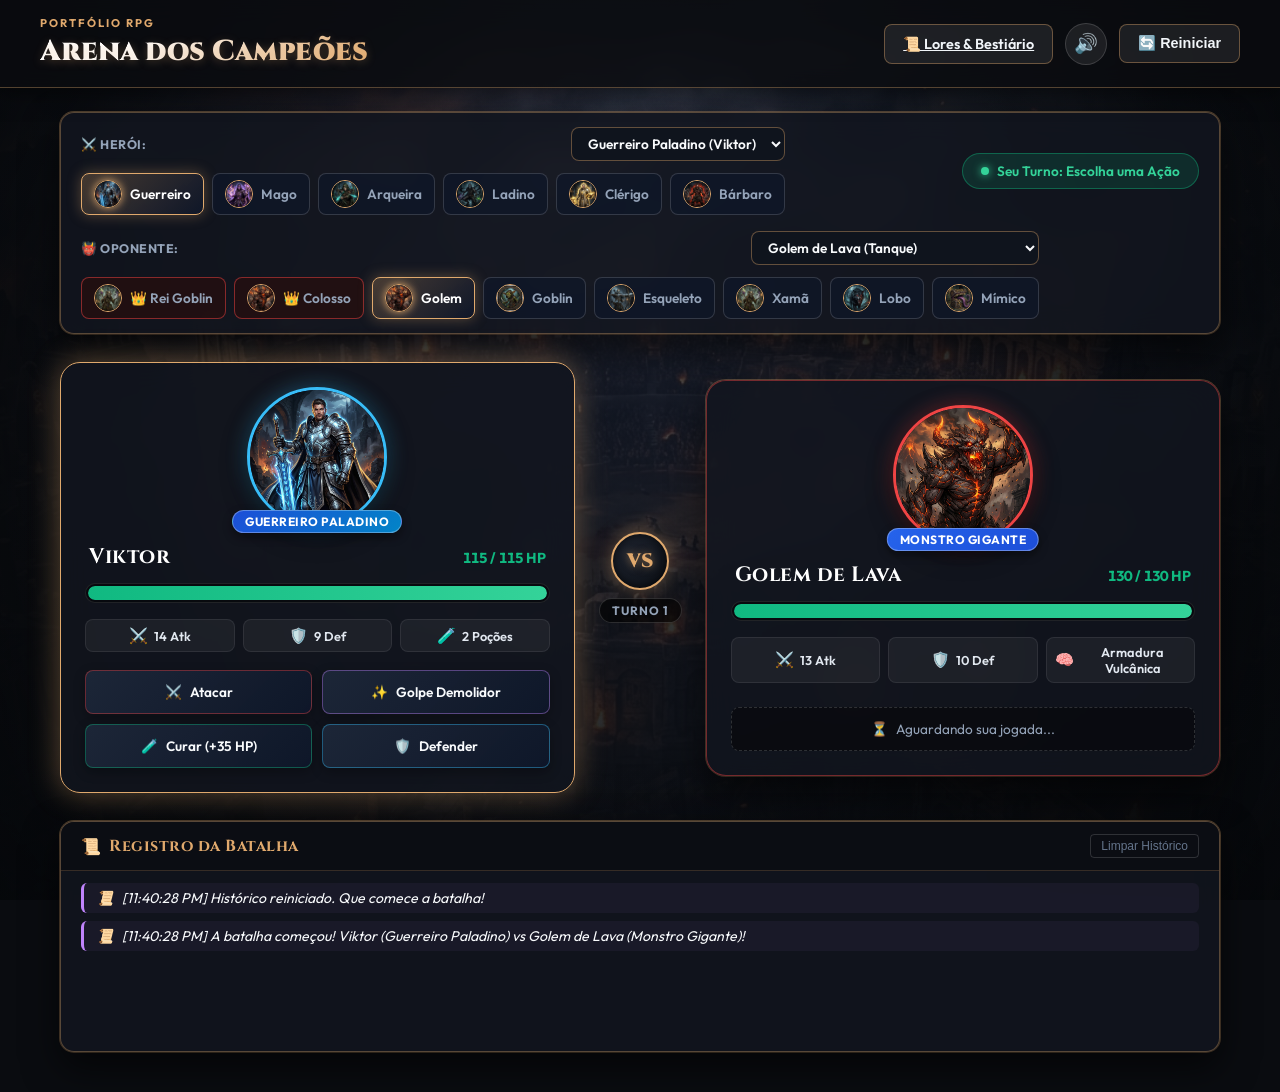
==== index.html @ 1905153e "feat: initial commit - RPG Battle Arena (Projeto Luta 2.0) with Web Audio FX, ES6 OOP engine, boss m" ====
<!DOCTYPE html>
<html lang="pt-BR">

<head>
    <meta charset="UTF-8">
    <meta name="viewport" content="width=device-width, initial-scale=1.0">
    <title>RPG Battle Arena - Projeto Luta 2.0</title>
    <!-- Google Fonts: Cinzel para títulos épicos e Outfit para UI limpa -->
    <link rel="preconnect" href="https://fonts.googleapis.com">
    <link rel="preconnect" href="https://fonts.gstatic.com" crossorigin>
    <link href="https://fonts.googleapis.com/css2?family=Cinzel:wght@600;700;900&family=Outfit:wght@400;500;600;700&display=swap" rel="stylesheet">
    <link rel="stylesheet" href="assets/css/style.css">
</head>

<body>
    <div class="background-overlay"></div>

    <header class="game-header">
        <div class="header-content">
            <div class="logo-area">
                <span class="game-badge">PORTFÓLIO RPG</span>
                <h1 class="game-title">Arena dos Campeões</h1>
            </div>
            <div class="header-actions">
                <a href="lore.html" class="btn-secondary lore-nav-btn" title="Ver Histórias e Atributos de Todos os Personagens">
                    📜 Lores & Bestiário
                </a>
                <button id="soundToggle" class="btn-icon" title="Alternar Som" aria-label="Alternar Som">
                    <span class="sound-icon">🔊</span>
                </button>
                <button id="resetBattleBtn" class="btn-secondary" title="Reiniciar Partida">
                    🔄 Reiniciar
                </button>
            </div>
        </div>
    </header>

    <main class="game-container">
        <!-- Barra de Configuração / Seleção Rápida com Miniaturas -->
        <section class="selection-panel">
            <div class="selection-column">
                <div class="selection-title-row">
                    <span class="selection-label">⚔️ Herói:</span>
                    <select id="heroSelect" class="custom-select-styled">
                        <option value="knight" selected>Guerreiro Paladino (Viktor)</option>
                        <option value="sorcerer">Mago Arcano (Viktor)</option>
                        <option value="archer">Arqueira Caçadora (Lyra)</option>
                        <option value="rogue">Ladino Assassino (Sombra)</option>
                        <option value="cleric">Clérigo Sagrado (Ildor)</option>
                        <option value="berserker">Bárbaro Berserker (Krag)</option>
                    </select>
                </div>
                <div class="character-picker" id="heroPicker">
                    <button type="button" class="picker-btn active" data-value="knight" title="Guerreiro Paladino">
                        <img src="assets/images/knight.jpg" alt="Guerreiro" class="picker-thumb">
                        <span class="picker-name">Guerreiro</span>
                    </button>
                    <button type="button" class="picker-btn" data-value="sorcerer" title="Mago Arcano">
                        <img src="assets/images/sorcerer.jpg" alt="Mago" class="picker-thumb">
                        <span class="picker-name">Mago</span>
                    </button>
                    <button type="button" class="picker-btn" data-value="archer" title="Arqueira Caçadora">
                        <img src="assets/images/archer.jpg" alt="Arqueira" class="picker-thumb">
                        <span class="picker-name">Arqueira</span>
                    </button>
                    <button type="button" class="picker-btn" data-value="rogue" title="Ladino Assassino">
                        <img src="assets/images/rogue.jpg" alt="Ladino" class="picker-thumb">
                        <span class="picker-name">Ladino</span>
                    </button>
                    <button type="button" class="picker-btn" data-value="cleric" title="Clérigo Sagrado">
                        <img src="assets/images/cleric.jpg" alt="Clérigo" class="picker-thumb">
                        <span class="picker-name">Clérigo</span>
                    </button>
                    <button type="button" class="picker-btn" data-value="berserker" title="Bárbaro Berserker">
                        <img src="assets/images/berserker.jpg" alt="Bárbaro" class="picker-thumb">
                        <span class="picker-name">Bárbaro</span>
                    </button>
                </div>
            </div>

            <div class="turn-indicator" id="turnIndicator">
                <span class="turn-dot"></span>
                <span class="turn-text">Seu Turno: Escolha uma Ação</span>
            </div>

            <div class="selection-column">
                <div class="selection-title-row">
                    <span class="selection-label">👹 Oponente:</span>
                    <select id="monsterSelect" class="custom-select-styled">
                        <optgroup label="👑 Chefes Supremos (Bosses)">
                            <option value="goblinKing">👑 Rei dos Goblins (Fumaça & Horda)</option>
                            <option value="ancientColossus">👑 Colosso Ancestral (Terremoto)</option>
                        </optgroup>
                        <optgroup label="Inimigos Comuns">
                            <option value="bigMonster" selected>Golem de Lava (Tanque)</option>
                            <option value="littleMonster">Goblin Ladrão (Esquivo)</option>
                            <option value="skeletonArcher">Esqueleto Arqueiro (Distância)</option>
                            <option value="goblinShaman">Xamã Goblin (Cura & Hex)</option>
                            <option value="wildWolf">Lobo da Noite (Sangramento)</option>
                            <option value="mimic">Mímico Devorador (Emboscada)</option>
                        </optgroup>
                    </select>
                </div>
                <div class="character-picker" id="monsterPicker">
                    <button type="button" class="picker-btn boss-picker-btn" data-value="goblinKing" title="👑 Rei dos Goblins (Chefe)">
                        <img src="assets/images/goblin_king.jpg" alt="Rei dos Goblins" class="picker-thumb">
                        <span class="picker-name">👑 Rei Goblin</span>
                    </button>
                    <button type="button" class="picker-btn boss-picker-btn" data-value="ancientColossus" title="👑 Colosso Ancestral (Chefe Titânico)">
                        <img src="assets/images/ancient_colossus.jpg" alt="Colosso Ancestral" class="picker-thumb">
                        <span class="picker-name">👑 Colosso</span>
                    </button>
                    <button type="button" class="picker-btn active" data-value="bigMonster" title="Golem de Lava">
                        <img src="assets/images/big_monster.jpg" alt="Golem de Lava" class="picker-thumb">
                        <span class="picker-name">Golem</span>
                    </button>
                    <button type="button" class="picker-btn" data-value="littleMonster" title="Goblin Ladrão">
                        <img src="assets/images/little_monster.jpg" alt="Goblin Ladrão" class="picker-thumb">
                        <span class="picker-name">Goblin</span>
                    </button>
                    <button type="button" class="picker-btn" data-value="skeletonArcher" title="Esqueleto Arqueiro">
                        <img src="assets/images/skeleton_archer.jpg" alt="Esqueleto" class="picker-thumb">
                        <span class="picker-name">Esqueleto</span>
                    </button>
                    <button type="button" class="picker-btn" data-value="goblinShaman" title="Xamã Goblin">
                        <img src="assets/images/goblin_shaman.jpg" alt="Xamã" class="picker-thumb">
                        <span class="picker-name">Xamã</span>
                    </button>
                    <button type="button" class="picker-btn" data-value="wildWolf" title="Lobo da Noite">
                        <img src="assets/images/wild_wolf.jpg" alt="Lobo" class="picker-thumb">
                        <span class="picker-name">Lobo</span>
                    </button>
                    <button type="button" class="picker-btn" data-value="mimic" title="Mímico Baú Falso">
                        <img src="assets/images/mimic.jpg" alt="Mímico" class="picker-thumb">
                        <span class="picker-name">Mímico</span>
                    </button>
                </div>
            </div>
        </section>

        <!-- Arena de Luta Principal -->
        <section class="fightarea" id="fightArena">
            <!-- Card do Herói -->
            <article id="char" class="fighter-card hero-card">
                <div class="card-glow"></div>
                <div class="floating-damage-container" id="charDamageContainer"></div>
                
                <div class="avatar-wrapper">
                    <img id="charAvatar" src="assets/images/knight.jpg" alt="Avatar do Herói" class="fighter-avatar">
                    <span class="class-tag" id="charClassTag">Cavaleiro</span>
                </div>

                <div class="fighter-info">
                    <div class="name-status">
                        <strong class="name" id="charName">Viktor</strong>
                        <span class="hp-numeric" id="charHpText">100 / 100 HP</span>
                    </div>

                    <div class="lifebar-wrapper">
                        <div class="lifebar">
                            <div class="bar" style="width: 100%;"></div>
                        </div>
                    </div>

                    <div class="attributes-grid">
                        <div class="attr-pill" title="Poder de Ataque">
                            <span class="attr-icon">⚔️</span>
                            <span class="attr-val" id="charAtk">10 Atk</span>
                        </div>
                        <div class="attr-pill" title="Defesa / Absorção">
                            <span class="attr-icon">🛡️</span>
                            <span class="attr-val" id="charDef">8 Def</span>
                        </div>
                        <div class="attr-pill" title="Poções Restantes">
                            <span class="attr-icon">🧪</span>
                            <span class="attr-val" id="charPotions">2 Poções</span>
                        </div>
                    </div>
                </div>

                <!-- Painel de Habilidades e Comandos do Jogador -->
                <div class="actions-panel" id="playerActions">
                    <button class="action-btn attackButton" id="btnAttack">
                        <span class="btn-icon-symbol">⚔️</span>
                        <span class="btn-label">Atacar</span>
                    </button>
                    <button class="action-btn specialButton" id="btnSpecial">
                        <span class="btn-icon-symbol">✨</span>
                        <span class="btn-label" id="specialSkillName">Golpe Pesado</span>
                    </button>
                    <button class="action-btn healButton" id="btnHeal">
                        <span class="btn-icon-symbol">🧪</span>
                        <span class="btn-label">Curar (+35 HP)</span>
                    </button>
                    <button class="action-btn defendButton" id="btnDefend">
                        <span class="btn-icon-symbol">🛡️</span>
                        <span class="btn-label">Defender</span>
                    </button>
                </div>
            </article>

            <!-- Divisor VS Central -->
            <div class="vs-divider">
                <div class="vs-circle">VS</div>
                <div class="round-counter" id="roundCounter">Turno 1</div>
            </div>

            <!-- Card do Monstro / Adversário -->
            <article id="monster" class="fighter-card monster-card">
                <div class="card-glow"></div>
                <div class="floating-damage-container" id="monsterDamageContainer"></div>

                <div class="avatar-wrapper">
                    <img id="monsterAvatar" src="assets/images/big_monster.jpg" alt="Avatar do Monstro" class="fighter-avatar">
                    <span class="class-tag danger-tag" id="monsterClassTag">Chefe</span>
                </div>

                <div class="fighter-info">
                    <div class="name-status">
                        <strong class="name" id="monsterName">Big Monster</strong>
                        <span class="hp-numeric" id="monsterHpText">90 / 90 HP</span>
                    </div>

                    <div class="lifebar-wrapper">
                        <div class="lifebar">
                            <div class="bar monster-bar" style="width: 100%;"></div>
                        </div>
                    </div>

                    <div class="attributes-grid">
                        <div class="attr-pill" title="Poder de Ataque">
                            <span class="attr-icon">⚔️</span>
                            <span class="attr-val" id="monsterAtk">9 Atk</span>
                        </div>
                        <div class="attr-pill" title="Defesa / Absorção">
                            <span class="attr-icon">🛡️</span>
                            <span class="attr-val" id="monsterDef">10 Def</span>
                        </div>
                        <div class="attr-pill" title="Comportamento da IA">
                            <span class="attr-icon">🧠</span>
                            <span class="attr-val" id="monsterBehavior">Agressivo</span>
                        </div>
                    </div>
                </div>

                <!-- Status de Ação do Inimigo -->
                <div class="enemy-status-box" id="enemyStatus">
                    <span class="enemy-status-icon">⏳</span>
                    <span class="enemy-status-text">Aguardando sua jogada...</span>
                </div>
            </article>
        </section>

        <!-- Log de Batalha Estilizado -->
        <section class="log-section">
            <div class="log-header">
                <div class="log-title">
                    <span class="log-icon">📜</span>
                    <h3>Registro da Batalha</h3>
                </div>
                <button class="clear-log-btn" id="clearLogBtn" title="Limpar Histórico">Limpar Histórico</button>
            </div>
            <div class="log-wrapper">
                <ul class="log" id="combatLog">
                    <!-- Mensagens do combate serão inseridas aqui dinamicamente -->
                </ul>
            </div>
        </section>
    </main>

    <!-- Modal de Vitória ou Derrota -->
    <div class="modal-backdrop" id="gameModal">
        <div class="modal-card">
            <div class="modal-icon" id="modalIcon">🏆</div>
            <h2 class="modal-title" id="modalTitle">Vitória Épica!</h2>
            <p class="modal-desc" id="modalDesc">Você derrotou a criatura e triunfou na Arena dos Campeões!</p>
            <div class="modal-stats" id="modalStats">
                <!-- Estatísticas da batalha -->
            </div>
            <div class="modal-actions">
                <button id="modalPlayAgainBtn" class="btn-primary">Jogar Novamente</button>
            </div>
        </div>
    </div>

    <!-- Scripts do Jogo -->
    <script src="assets/js/functions.js"></script>
    <script src="assets/js/script.js"></script>
</body>

</html>
---- assets/css/style.css ----
/* ============================================================
   RPG BATTLE ARENA - ESTILOS VISUAIS MODERNOS E RESPONSIVOS
   Design Dark Fantasy com Glassmorphism e Micro-animações
   ============================================================ */

:root {
    --bg-dark: #0a0c10;
    --bg-card: rgba(18, 22, 31, 0.85);
    --bg-card-hover: rgba(26, 32, 44, 0.95);
    --border-gold: rgba(224, 169, 109, 0.35);
    --border-gold-bright: #e0a96d;
    --gold-glow: rgba(224, 169, 109, 0.25);
    --accent-blue: #38bdf8;
    --accent-purple: #c084fc;
    --accent-red: #ef4444;
    --accent-green: #10b981;
    --accent-amber: #f59e0b;
    --text-primary: #f8fafc;
    --text-secondary: #94a3b8;
    --text-muted: #64748b;
    --font-heading: 'Cinzel', serif;
    --font-body: 'Outfit', sans-serif;
    --radius-sm: 8px;
    --radius-md: 14px;
    --radius-lg: 20px;
    --shadow-card: 0 16px 36px rgba(0, 0, 0, 0.6), 0 0 0 1px var(--border-gold);
    --shadow-glow: 0 0 25px var(--gold-glow);
    --transition: all 0.25s cubic-bezier(0.4, 0, 0.2, 1);
}

* {
    margin: 0;
    padding: 0;
    box-sizing: border-box;
}

body {
    background-color: var(--bg-dark);
    font-family: var(--font-body);
    color: var(--text-primary);
    min-height: 100vh;
    display: flex;
    flex-direction: column;
    position: relative;
    overflow-x: hidden;
    background-image: radial-gradient(circle at 50% 20%, rgba(26, 34, 52, 0.7) 0%, rgba(10, 12, 16, 0.95) 75%), url('../images/arena_bg.jpg');
    background-size: cover;
    background-position: center;
    background-attachment: fixed;
}

/* Overlay sutil para garantir contraste do texto com o fundo */
.background-overlay {
    position: fixed;
    top: 0;
    left: 0;
    width: 100vw;
    height: 100vh;
    background: radial-gradient(circle at center, transparent 40%, rgba(5, 7, 10, 0.85) 100%);
    pointer-events: none;
    z-index: 0;
}

/* ============================================================
   HEADER & NAVEGAÇÃO
   ============================================================ */

.game-header {
    position: relative;
    z-index: 10;
    padding: 16px 24px;
    background: rgba(10, 12, 16, 0.8);
    backdrop-filter: blur(12px);
    border-bottom: 1px solid var(--border-gold);
    box-shadow: 0 4px 20px rgba(0, 0, 0, 0.5);
}

.header-content {
    max-width: 1200px;
    margin: 0 auto;
    display: flex;
    justify-content: space-between;
    align-items: center;
    flex-wrap: wrap;
    gap: 16px;
}

.logo-area {
    display: flex;
    flex-direction: column;
    gap: 2px;
}

.game-badge {
    font-size: 0.7rem;
    font-weight: 700;
    letter-spacing: 2px;
    color: var(--border-gold-bright);
    text-transform: uppercase;
}

.game-title {
    font-family: var(--font-heading);
    font-size: 1.8rem;
    font-weight: 900;
    background: linear-gradient(135deg, #fff 30%, #e0a96d 100%);
    -webkit-background-clip: text;
    -webkit-text-fill-color: transparent;
    text-shadow: 0 2px 10px rgba(224, 169, 109, 0.3);
}

.header-actions {
    display: flex;
    align-items: center;
    gap: 12px;
}

.btn-icon {
    background: rgba(255, 255, 255, 0.08);
    border: 1px solid rgba(255, 255, 255, 0.15);
    color: var(--text-primary);
    width: 42px;
    height: 42px;
    border-radius: 50%;
    cursor: pointer;
    display: flex;
    align-items: center;
    justify-content: center;
    font-size: 1.2rem;
    transition: var(--transition);
}

.btn-icon:hover {
    background: rgba(224, 169, 109, 0.2);
    border-color: var(--border-gold-bright);
    transform: scale(1.05);
}

.btn-secondary {
    background: rgba(255, 255, 255, 0.08);
    border: 1px solid rgba(224, 169, 109, 0.4);
    color: #f1f5f9;
    padding: 10px 18px;
    border-radius: var(--radius-sm);
    font-weight: 600;
    font-size: 0.9rem;
    cursor: pointer;
    display: flex;
    align-items: center;
    gap: 8px;
    transition: var(--transition);
}

.btn-secondary:hover {
    background: rgba(224, 169, 109, 0.25);
    border-color: var(--border-gold-bright);
    box-shadow: 0 0 15px rgba(224, 169, 109, 0.3);
    transform: translateY(-1px);
}

/* ============================================================
   CONTAINER PRINCIPAL E SELEÇÃO
   ============================================================ */

.game-container {
    position: relative;
    z-index: 5;
    max-width: 1200px;
    width: 100%;
    margin: 0 auto;
    padding: 24px 20px 40px;
    display: flex;
    flex-direction: column;
    gap: 28px;
    flex: 1;
}

.selection-panel {
    display: flex;
    align-items: center;
    justify-content: space-between;
    gap: 16px;
    background: var(--bg-card);
    backdrop-filter: blur(14px);
    border: 1px solid var(--border-gold);
    border-radius: var(--radius-md);
    padding: 14px 20px;
    box-shadow: var(--shadow-card);
    flex-wrap: wrap;
}

.selection-column {
    display: flex;
    flex-direction: column;
    gap: 6px;
}

.selection-label {
    font-size: 0.78rem;
    font-weight: 700;
    color: var(--text-secondary);
    text-transform: uppercase;
    letter-spacing: 0.5px;
}

.character-picker {
    display: flex;
    align-items: center;
    gap: 8px;
}

.picker-btn {
    display: flex;
    align-items: center;
    gap: 8px;
    background: rgba(15, 23, 42, 0.7);
    border: 1px solid rgba(255, 255, 255, 0.15);
    padding: 6px 12px;
    border-radius: var(--radius-sm);
    color: var(--text-secondary);
    cursor: pointer;
    font-family: var(--font-body);
    font-size: 0.85rem;
    font-weight: 600;
    transition: var(--transition);
}

.picker-btn:hover {
    background: rgba(30, 41, 59, 0.9);
    border-color: rgba(224, 169, 109, 0.5);
    color: #fff;
    transform: translateY(-1px);
}

.picker-btn.active {
    background: linear-gradient(135deg, rgba(224, 169, 109, 0.25), rgba(15, 23, 42, 0.9));
    border-color: var(--border-gold-bright);
    color: #fff;
    box-shadow: 0 0 14px rgba(224, 169, 109, 0.35);
}

.picker-thumb {
    width: 28px;
    height: 28px;
    border-radius: 50%;
    object-fit: cover;
    border: 1.5px solid var(--border-gold-bright);
}

.picker-btn.active .picker-thumb {
    box-shadow: 0 0 8px var(--border-gold-bright);
}

.visually-hidden {
    position: absolute;
    width: 1px;
    height: 1px;
    padding: 0;
    margin: -1px;
    overflow: hidden;
    clip: rect(0, 0, 0, 0);
    white-space: nowrap;
    border: 0;
}

.turn-indicator {
    display: flex;
    align-items: center;
    gap: 8px;
    padding: 8px 18px;
    border-radius: 20px;
    background: rgba(16, 185, 129, 0.15);
    border: 1px solid rgba(16, 185, 129, 0.4);
    font-size: 0.85rem;
    font-weight: 600;
    color: #34d399;
    transition: var(--transition);
}

.turn-indicator.enemy-turn {
    background: rgba(239, 68, 68, 0.15);
    border-color: rgba(239, 68, 68, 0.4);
    color: #f87171;
}

.turn-dot {
    width: 8px;
    height: 8px;
    border-radius: 50%;
    background-color: currentColor;
    box-shadow: 0 0 8px currentColor;
    animation: pulseDot 1.5s infinite;
}

@keyframes pulseDot {
    0%, 100% { transform: scale(1); opacity: 1; }
    50% { transform: scale(1.4); opacity: 0.6; }
}

/* ============================================================
   TEMAS ESPECÍFICOS DE CLASSE (GUERREIRO, MAGO, GOLEM, GOBLIN)
   ============================================================ */

/* Guerreiro Paladino */
.fighter-card.theme-knight {
    border-color: rgba(224, 169, 109, 0.45);
}
.fighter-card.theme-knight .fighter-avatar {
    border-color: #38bdf8;
    box-shadow: 0 8px 24px rgba(0, 0, 0, 0.6), 0 0 20px rgba(56, 189, 248, 0.4);
}
.class-tag.knight {
    background: linear-gradient(135deg, #1d4ed8, #0284c7);
}

/* Mago Arcano / Feiticeiro */
.fighter-card.theme-sorcerer {
    border-color: rgba(192, 132, 252, 0.5);
    box-shadow: var(--shadow-card), 0 0 25px rgba(192, 132, 252, 0.15);
}
.fighter-card.theme-sorcerer .fighter-avatar {
    border-color: #c084fc;
    box-shadow: 0 8px 24px rgba(0, 0, 0, 0.6), 0 0 25px rgba(192, 132, 252, 0.5);
}
.class-tag.sorcerer {
    background: linear-gradient(135deg, #7e22ce, #c084fc);
    box-shadow: 0 4px 12px rgba(126, 34, 206, 0.5);
}

/* Golem de Lava Titânico */
.fighter-card.theme-golem {
    border-color: rgba(239, 68, 68, 0.45);
}
.fighter-card.theme-golem .fighter-avatar {
    border-color: #ef4444;
    box-shadow: 0 8px 24px rgba(0, 0, 0, 0.6), 0 0 20px rgba(239, 68, 68, 0.4);
}
/* Arqueira Caçadora */
.fighter-card.theme-archer {
    border-color: rgba(34, 197, 94, 0.5);
    box-shadow: var(--shadow-card), 0 0 25px rgba(34, 197, 94, 0.2);
}
.fighter-card.theme-archer .fighter-avatar {
    border-color: #22c55e;
    box-shadow: 0 8px 24px rgba(0, 0, 0, 0.6), 0 0 25px rgba(34, 197, 94, 0.45);
}
.class-tag.archer {
    background: linear-gradient(135deg, #15803d, #22c55e);
    box-shadow: 0 4px 12px rgba(21, 128, 61, 0.5);
}

/* Ladino Assassino */
.fighter-card.theme-rogue {
    border-color: rgba(148, 163, 184, 0.5);
    box-shadow: var(--shadow-card), 0 0 25px rgba(100, 116, 139, 0.3);
}
.fighter-card.theme-rogue .fighter-avatar {
    border-color: #94a3b8;
    box-shadow: 0 8px 24px rgba(0, 0, 0, 0.6), 0 0 25px rgba(148, 163, 184, 0.4);
}
.class-tag.rogue {
    background: linear-gradient(135deg, #334155, #64748b);
    box-shadow: 0 4px 12px rgba(51, 65, 85, 0.5);
}

/* Clérigo Sagrado */
.fighter-card.theme-cleric {
    border-color: rgba(250, 204, 21, 0.55);
    box-shadow: var(--shadow-card), 0 0 30px rgba(250, 204, 21, 0.25);
}
.fighter-card.theme-cleric .fighter-avatar {
    border-color: #facc15;
    box-shadow: 0 8px 24px rgba(0, 0, 0, 0.6), 0 0 25px rgba(250, 204, 21, 0.5);
}
.class-tag.cleric {
    background: linear-gradient(135deg, #ca8a04, #facc15);
    color: #000;
    box-shadow: 0 4px 12px rgba(202, 138, 4, 0.5);
}

/* Bárbaro Berserker */
.fighter-card.theme-berserker {
    border-color: rgba(239, 68, 68, 0.6);
    box-shadow: var(--shadow-card), 0 0 30px rgba(239, 68, 68, 0.25);
}
.fighter-card.theme-berserker .fighter-avatar {
    border-color: #ef4444;
    box-shadow: 0 8px 24px rgba(0, 0, 0, 0.6), 0 0 25px rgba(239, 68, 68, 0.5);
}
.class-tag.berserker {
    background: linear-gradient(135deg, #991b1b, #ef4444);
    box-shadow: 0 4px 12px rgba(153, 27, 27, 0.5);
}

/* Esqueleto Arqueiro */
.fighter-card.theme-skeleton {
    border-color: rgba(56, 189, 248, 0.5);
}
.fighter-card.theme-skeleton .fighter-avatar {
    border-color: #38bdf8;
    box-shadow: 0 8px 24px rgba(0, 0, 0, 0.6), 0 0 20px rgba(56, 189, 248, 0.4);
}
.class-tag.skeleton-archer {
    background: linear-gradient(135deg, #0284c7, #38bdf8);
}

/* Xamã Goblin */
.fighter-card.theme-shaman {
    border-color: rgba(168, 85, 247, 0.5);
}
.fighter-card.theme-shaman .fighter-avatar {
    border-color: #a855f7;
    box-shadow: 0 8px 24px rgba(0, 0, 0, 0.6), 0 0 20px rgba(168, 85, 247, 0.4);
}
.class-tag.goblin-shaman {
    background: linear-gradient(135deg, #047857, #a855f7);
}

/* Lobo da Noite */
.fighter-card.theme-wolf {
    border-color: rgba(239, 68, 68, 0.4);
}
.fighter-card.theme-wolf .fighter-avatar {
    border-color: #b91c1c;
    box-shadow: 0 8px 24px rgba(0, 0, 0, 0.6), 0 0 20px rgba(185, 28, 28, 0.5);
}
.class-tag.wild-wolf {
    background: linear-gradient(135deg, #450a0a, #991b1b);
}

/* Mímico Devorador */
.fighter-card.theme-mimic {
    border-color: rgba(234, 179, 8, 0.5);
}
.fighter-card.theme-mimic .fighter-avatar {
    border-color: #eab308;
    box-shadow: 0 8px 24px rgba(0, 0, 0, 0.6), 0 0 20px rgba(234, 179, 8, 0.4);
}
.class-tag.mimic {
    background: linear-gradient(135deg, #78350f, #d97706);
}

/* CHEFÃO: Rei dos Goblins */
.fighter-card.theme-boss-goblin {
    border-color: #f59e0b;
    border-width: 2px;
    background: linear-gradient(135deg, rgba(30, 20, 10, 0.9), rgba(18, 24, 20, 0.95));
    box-shadow: 0 20px 45px rgba(0, 0, 0, 0.8), 0 0 35px rgba(245, 158, 11, 0.35);
}
.fighter-card.theme-boss-goblin .fighter-avatar {
    border-color: #f59e0b;
    box-shadow: 0 0 25px rgba(245, 158, 11, 0.6);
}

/* CHEFÃO: Colosso Ancestral */
.fighter-card.theme-boss-colossus {
    border-color: #ef4444;
    border-width: 2px;
    background: linear-gradient(135deg, rgba(35, 15, 15, 0.95), rgba(15, 10, 15, 0.95));
    box-shadow: 0 20px 50px rgba(0, 0, 0, 0.9), 0 0 40px rgba(239, 68, 68, 0.45);
}
.fighter-card.theme-boss-colossus .fighter-avatar {
    border-color: #ef4444;
    box-shadow: 0 0 30px rgba(239, 68, 68, 0.7);
}

.boss-card .lifebar {
    height: 18px;
    border: 1px solid rgba(239, 68, 68, 0.5);
}

.boss-badge {
    background: linear-gradient(135deg, #b91c1c, #ef4444) !important;
    font-weight: 800 !important;
    letter-spacing: 1px !important;
    animation: bossPulse 1.8s infinite alternate;
}

@keyframes bossPulse {
    from { transform: translateX(-50%) scale(1); box-shadow: 0 0 10px rgba(239, 68, 68, 0.4); }
    to { transform: translateX(-50%) scale(1.08); box-shadow: 0 0 20px rgba(239, 68, 68, 0.9); }
}

.boss-picker-btn {
    border-color: rgba(239, 68, 68, 0.5) !important;
    background: rgba(40, 15, 15, 0.7) !important;
}

.boss-picker-btn.active {
    border-color: #ef4444 !important;
    box-shadow: 0 0 15px rgba(239, 68, 68, 0.5) !important;
}

.selection-title-row {
    display: flex;
    align-items: center;
    justify-content: space-between;
    gap: 12px;
    margin-bottom: 6px;
}

.custom-select-styled {
    background: #0f141d;
    color: #f8fafc;
    border: 1px solid rgba(224, 169, 109, 0.4);
    padding: 6px 12px;
    border-radius: var(--radius-sm);
    font-family: var(--font-body);
    font-size: 0.85rem;
    font-weight: 600;
    outline: none;
    cursor: pointer;
    transition: var(--transition);
}

.custom-select-styled:hover,
.custom-select-styled:focus {
    border-color: var(--border-gold-bright);
    box-shadow: 0 0 10px rgba(224, 169, 109, 0.25);
}

/* Banner de Notificação de Boss */
.boss-notice-banner {
    position: fixed;
    top: 90px;
    left: 50%;
    transform: translateX(-50%) translateY(-30px);
    background: linear-gradient(135deg, rgba(185, 28, 28, 0.95), rgba(127, 29, 29, 0.95));
    border: 2px solid #ef4444;
    color: #fff;
    font-family: var(--font-heading);
    font-weight: 900;
    font-size: 1.1rem;
    letter-spacing: 1.5px;
    padding: 12px 30px;
    border-radius: 30px;
    box-shadow: 0 10px 30px rgba(0, 0, 0, 0.8), 0 0 25px rgba(239, 68, 68, 0.6);
    z-index: 1000;
    pointer-events: none;
    opacity: 0;
    transition: all 0.35s cubic-bezier(0.34, 1.56, 0.64, 1);
}

.boss-notice-banner.show {
    opacity: 1;
    transform: translateX(-50%) translateY(0);
}

/* ============================================================
   ARENA DE LUTA
   ============================================================ */

.fightarea {
    display: grid;
    grid-template-columns: 1fr auto 1fr;
    align-items: center;
    gap: 24px;
    position: relative;
    transition: transform 0.1s ease;
}

/* Shake de tela para golpes críticos e fortes */
.fightarea.shake {
    animation: screenShake 0.35s ease-in-out;
}

@keyframes screenShake {
    0%, 100% { transform: translate(0, 0); }
    20% { transform: translate(-8px, 6px); }
    40% { transform: translate(8px, -6px); }
    60% { transform: translate(-6px, 4px); }
    80% { transform: translate(6px, -4px); }
}

/* Cards de Lutador */
.fighter-card {
    background: var(--bg-card);
    backdrop-filter: blur(16px);
    border: 1px solid var(--border-gold);
    border-radius: var(--radius-lg);
    padding: 24px;
    display: flex;
    flex-direction: column;
    align-items: center;
    text-align: center;
    box-shadow: var(--shadow-card);
    position: relative;
    overflow: visible;
    transition: var(--transition);
}

.fighter-card:hover {
    border-color: rgba(224, 169, 109, 0.6);
    box-shadow: 0 20px 40px rgba(0, 0, 0, 0.7), 0 0 25px rgba(224, 169, 109, 0.2);
}

.fighter-card.active-turn {
    border-color: var(--border-gold-bright);
    box-shadow: 0 0 30px rgba(224, 169, 109, 0.4);
}

/* Flash de dano recebido */
.fighter-card.hit-effect {
    animation: cardHitFlash 0.3s ease;
}

@keyframes cardHitFlash {
    0% { filter: brightness(1) drop-shadow(0 0 0 red); }
    50% { filter: brightness(1.6) drop-shadow(0 0 25px rgba(239, 68, 68, 0.9)); transform: scale(0.97); }
    100% { filter: brightness(1) drop-shadow(0 0 0 transparent); transform: scale(1); }
}

/* Animações de golpe físico */
.hero-card.attack-dash {
    animation: heroDash 0.35s ease;
}

@keyframes heroDash {
    0% { transform: translateX(0); }
    50% { transform: translateX(35px) scale(1.03); }
    100% { transform: translateX(0); }
}

.monster-card.attack-dash {
    animation: monsterDash 0.35s ease;
}

@keyframes monsterDash {
    0% { transform: translateX(0); }
    50% { transform: translateX(-35px) scale(1.03); }
    100% { transform: translateX(0); }
}

/* Defesa ativa */
.fighter-card.defending {
    border-color: var(--accent-blue);
    box-shadow: 0 0 30px rgba(56, 189, 248, 0.5);
}

.fighter-card.defending::after {
    content: "🛡️ Defendendo";
    position: absolute;
    top: 12px;
    right: 14px;
    background: rgba(56, 189, 248, 0.25);
    border: 1px solid var(--accent-blue);
    color: #bae6fd;
    font-size: 0.75rem;
    font-weight: 700;
    padding: 3px 8px;
    border-radius: 20px;
    text-transform: uppercase;
}

/* Avatares */
.avatar-wrapper {
    position: relative;
    width: 140px;
    height: 140px;
    margin-bottom: 16px;
}

.fighter-avatar {
    width: 100%;
    height: 100%;
    border-radius: 50%;
    object-fit: cover;
    border: 3px solid var(--border-gold-bright);
    box-shadow: 0 8px 24px rgba(0, 0, 0, 0.6), 0 0 15px var(--gold-glow);
    transition: var(--transition);
}

.monster-card .fighter-avatar {
    border-color: #ef4444;
    box-shadow: 0 8px 24px rgba(0, 0, 0, 0.6), 0 0 20px rgba(239, 68, 68, 0.3);
}

.class-tag {
    position: absolute;
    bottom: -6px;
    left: 50%;
    transform: translateX(-50%);
    background: linear-gradient(135deg, #2563eb, #1d4ed8);
    color: white;
    font-size: 0.75rem;
    font-weight: 700;
    padding: 3px 12px;
    border-radius: 20px;
    border: 1px solid rgba(255, 255, 255, 0.3);
    text-transform: uppercase;
    letter-spacing: 0.5px;
    white-space: nowrap;
    box-shadow: 0 4px 10px rgba(0, 0, 0, 0.4);
}

.danger-tag {
    background: linear-gradient(135deg, #dc2626, #991b1b);
}

/* Informações do Lutador */
.fighter-info {
    width: 100%;
    display: flex;
    flex-direction: column;
    gap: 12px;
}

.name-status {
    display: flex;
    justify-content: space-between;
    align-items: baseline;
    padding: 0 4px;
}

.name {
    font-family: var(--font-heading);
    font-size: 1.3rem;
    font-weight: 700;
    color: #fff;
    letter-spacing: 0.5px;
}

.hp-numeric {
    font-size: 0.9rem;
    font-weight: 700;
    color: var(--accent-green);
    font-variant-numeric: tabular-nums;
}

/* Barra de Vida */
.lifebar-wrapper {
    width: 100%;
    padding: 2px;
    background: rgba(0, 0, 0, 0.5);
    border-radius: 12px;
    border: 1px solid rgba(255, 255, 255, 0.1);
}

.lifebar {
    width: 100%;
    height: 14px;
    background: #1e2430;
    border-radius: 10px;
    overflow: hidden;
    position: relative;
}

.lifebar .bar {
    height: 100%;
    background: linear-gradient(90deg, #10b981 0%, #34d399 100%);
    border-radius: 10px;
    transition: width 0.45s cubic-bezier(0.34, 1.56, 0.64, 1), background 0.3s ease;
    box-shadow: 0 0 10px rgba(16, 185, 129, 0.5);
}

.lifebar .bar.hp-medium {
    background: linear-gradient(90deg, #f59e0b 0%, #fbbf24 100%);
    box-shadow: 0 0 10px rgba(245, 158, 11, 0.5);
}

.lifebar .bar.hp-low {
    background: linear-gradient(90deg, #ef4444 0%, #f87171 100%);
    box-shadow: 0 0 15px rgba(239, 68, 68, 0.8);
    animation: hpLowPulse 1s infinite alternate;
}

@keyframes hpLowPulse {
    from { filter: brightness(1); }
    to { filter: brightness(1.3); }
}

/* Grid de Atributos */
.attributes-grid {
    display: grid;
    grid-template-columns: repeat(3, 1fr);
    gap: 8px;
    margin-top: 4px;
}

.attr-pill {
    background: rgba(255, 255, 255, 0.05);
    border: 1px solid rgba(255, 255, 255, 0.08);
    border-radius: var(--radius-sm);
    padding: 6px 8px;
    display: flex;
    align-items: center;
    justify-content: center;
    gap: 6px;
    font-size: 0.8rem;
    font-weight: 600;
    color: var(--text-secondary);
}

.attr-icon {
    font-size: 0.95rem;
}

.attr-val {
    color: #e2e8f0;
}

/* ============================================================
   AÇÕES DO JOGADOR
   ============================================================ */

.actions-panel {
    display: grid;
    grid-template-columns: 1fr 1fr;
    gap: 10px;
    width: 100%;
    margin-top: 18px;
}

.action-btn {
    background: linear-gradient(135deg, rgba(30, 41, 59, 0.9), rgba(15, 23, 42, 0.95));
    border: 1px solid rgba(224, 169, 109, 0.3);
    color: #f8fafc;
    padding: 12px 10px;
    border-radius: var(--radius-sm);
    font-family: var(--font-body);
    font-size: 0.85rem;
    font-weight: 600;
    cursor: pointer;
    display: flex;
    align-items: center;
    justify-content: center;
    gap: 8px;
    box-shadow: 0 4px 12px rgba(0, 0, 0, 0.3);
    transition: var(--transition);
}

.action-btn:hover:not(:disabled) {
    border-color: var(--border-gold-bright);
    background: linear-gradient(135deg, rgba(51, 65, 85, 0.9), rgba(30, 41, 59, 0.95));
    box-shadow: 0 6px 16px rgba(0, 0, 0, 0.4), 0 0 15px rgba(224, 169, 109, 0.25);
    transform: translateY(-2px);
}

.action-btn:active:not(:disabled) {
    transform: translateY(0);
}

.action-btn:disabled {
    opacity: 0.45;
    cursor: not-allowed;
    border-color: rgba(255, 255, 255, 0.1);
    box-shadow: none;
}

.attackButton {
    border-color: rgba(239, 68, 68, 0.4);
}
.attackButton:hover:not(:disabled) {
    border-color: #ef4444 !important;
    box-shadow: 0 0 15px rgba(239, 68, 68, 0.3) !important;
}

.specialButton {
    border-color: rgba(192, 132, 252, 0.4);
}
.specialButton:hover:not(:disabled) {
    border-color: var(--accent-purple) !important;
    box-shadow: 0 0 15px rgba(192, 132, 252, 0.3) !important;
}

.healButton {
    border-color: rgba(16, 185, 129, 0.4);
}
.healButton:hover:not(:disabled) {
    border-color: var(--accent-green) !important;
    box-shadow: 0 0 15px rgba(16, 185, 129, 0.3) !important;
}

.defendButton {
    border-color: rgba(56, 189, 248, 0.4);
}
.defendButton:hover:not(:disabled) {
    border-color: var(--accent-blue) !important;
    box-shadow: 0 0 15px rgba(56, 189, 248, 0.3) !important;
}

/* Status do Inimigo */
.enemy-status-box {
    margin-top: 24px;
    width: 100%;
    padding: 12px;
    background: rgba(0, 0, 0, 0.4);
    border: 1px dashed rgba(255, 255, 255, 0.15);
    border-radius: var(--radius-sm);
    display: flex;
    align-items: center;
    justify-content: center;
    gap: 8px;
    font-size: 0.85rem;
    color: var(--text-secondary);
}

/* ============================================================
   DIVISOR VS
   ============================================================ */

.vs-divider {
    display: flex;
    flex-direction: column;
    align-items: center;
    gap: 8px;
    position: relative;
    z-index: 2;
}

.vs-circle {
    width: 58px;
    height: 58px;
    border-radius: 50%;
    background: linear-gradient(135deg, #1e2430, #0d1117);
    border: 2px solid var(--border-gold-bright);
    box-shadow: 0 0 20px rgba(224, 169, 109, 0.4), inset 0 0 10px rgba(0, 0, 0, 0.8);
    display: flex;
    align-items: center;
    justify-content: center;
    font-family: var(--font-heading);
    font-size: 1.2rem;
    font-weight: 900;
    color: var(--border-gold-bright);
    text-shadow: 0 0 8px rgba(224, 169, 109, 0.6);
}

.round-counter {
    background: rgba(0, 0, 0, 0.6);
    border: 1px solid rgba(255, 255, 255, 0.15);
    padding: 4px 12px;
    border-radius: 20px;
    font-size: 0.75rem;
    font-weight: 700;
    color: var(--text-secondary);
    text-transform: uppercase;
    letter-spacing: 1px;
}

/* ============================================================
   NÚMEROS FLUTUANTES DE DANO (FLOATING DAMAGE)
   ============================================================ */

.floating-damage-container {
    position: absolute;
    top: 30px;
    left: 50%;
    transform: translateX(-50%);
    width: 200px;
    height: 120px;
    pointer-events: none;
    z-index: 20;
}

.floating-damage {
    position: absolute;
    left: 50%;
    transform: translateX(-50%);
    font-family: var(--font-heading);
    font-size: 1.8rem;
    font-weight: 900;
    color: #facc15;
    text-shadow: 0 2px 8px rgba(0, 0, 0, 0.9), 0 0 10px rgba(250, 204, 21, 0.5);
    white-space: nowrap;
    animation: floatDamageUp 0.85s ease-out forwards;
}

.floating-damage.crit {
    font-size: 2.3rem;
    color: #ef4444;
    text-shadow: 0 0 15px rgba(239, 68, 68, 0.8), 0 2px 10px #000;
}

.floating-damage.heal {
    color: #10b981;
    text-shadow: 0 0 15px rgba(16, 185, 129, 0.8), 0 2px 10px #000;
}

.floating-damage.dodge {
    font-size: 1.3rem;
    color: #38bdf8;
    text-shadow: 0 0 10px rgba(56, 189, 248, 0.8), 0 2px 8px #000;
}

@keyframes floatDamageUp {
    0% {
        opacity: 0;
        transform: translate(-50%, 20px) scale(0.6);
    }
    20% {
        opacity: 1;
        transform: translate(-50%, 0) scale(1.15);
    }
    70% {
        opacity: 1;
        transform: translate(-50%, -30px) scale(1);
    }
    100% {
        opacity: 0;
        transform: translate(-50%, -55px) scale(0.9);
    }
}

/* ============================================================
   LOG DE COMBATE ESTILIZADO
   ============================================================ */

.log-section {
    background: var(--bg-card);
    backdrop-filter: blur(14px);
    border: 1px solid var(--border-gold);
    border-radius: var(--radius-md);
    overflow: hidden;
    box-shadow: var(--shadow-card);
}

.log-header {
    background: rgba(10, 12, 16, 0.7);
    padding: 12px 20px;
    display: flex;
    justify-content: space-between;
    align-items: center;
    border-bottom: 1px solid rgba(224, 169, 109, 0.2);
}

.log-title {
    display: flex;
    align-items: center;
    gap: 8px;
}

.log-title h3 {
    font-family: var(--font-heading);
    font-size: 1rem;
    font-weight: 700;
    color: var(--border-gold-bright);
    letter-spacing: 0.5px;
}

.clear-log-btn {
    background: transparent;
    border: 1px solid rgba(255, 255, 255, 0.15);
    color: var(--text-muted);
    font-size: 0.75rem;
    padding: 4px 10px;
    border-radius: 4px;
    cursor: pointer;
    transition: var(--transition);
}

.clear-log-btn:hover {
    color: #fff;
    border-color: rgba(255, 255, 255, 0.4);
}

.log-wrapper {
    height: 180px;
    padding: 12px 20px;
    overflow-y: auto;
    scrollbar-width: thin;
    scrollbar-color: rgba(224, 169, 109, 0.4) transparent;
}

.log-wrapper::-webkit-scrollbar {
    width: 6px;
}

.log-wrapper::-webkit-scrollbar-thumb {
    background: rgba(224, 169, 109, 0.4);
    border-radius: 4px;
}

.log {
    list-style: none;
    display: flex;
    flex-direction: column;
    gap: 8px;
}

.log li {
    font-size: 0.88rem;
    padding: 6px 12px;
    border-radius: 6px;
    background: rgba(255, 255, 255, 0.03);
    border-left: 3px solid #64748b;
    display: flex;
    align-items: center;
    gap: 8px;
    animation: fadeInLog 0.3s ease;
}

@keyframes fadeInLog {
    from { opacity: 0; transform: translateY(4px); }
    to { opacity: 1; transform: translateY(0); }
}

.log li.log-hero {
    border-left-color: #38bdf8;
    background: rgba(56, 189, 248, 0.05);
}

.log li.log-monster {
    border-left-color: #ef4444;
    background: rgba(239, 68, 68, 0.05);
}

.log li.log-crit {
    border-left-color: #f59e0b;
    background: rgba(245, 158, 11, 0.1);
    font-weight: 600;
}

.log li.log-heal {
    border-left-color: #10b981;
    background: rgba(16, 185, 129, 0.1);
}

.log li.log-system {
    border-left-color: #c084fc;
    background: rgba(192, 132, 252, 0.05);
    font-style: italic;
}

/* ============================================================
   MODAL DE FIM DE JOGO
   ============================================================ */

.modal-backdrop {
    position: fixed;
    top: 0;
    left: 0;
    width: 100vw;
    height: 100vh;
    background: rgba(5, 8, 12, 0.85);
    backdrop-filter: blur(10px);
    display: flex;
    align-items: center;
    justify-content: center;
    z-index: 100;
    opacity: 0;
    pointer-events: none;
    transition: opacity 0.3s ease;
    padding: 20px;
}

.modal-backdrop.show {
    opacity: 1;
    pointer-events: auto;
}

.modal-card {
    background: linear-gradient(135deg, #131722, #0d1017);
    border: 2px solid var(--border-gold-bright);
    box-shadow: 0 25px 60px rgba(0, 0, 0, 0.9), 0 0 40px rgba(224, 169, 109, 0.3);
    border-radius: var(--radius-lg);
    max-width: 440px;
    width: 100%;
    padding: 36px 28px;
    text-align: center;
    transform: scale(0.9);
    transition: transform 0.35s cubic-bezier(0.34, 1.56, 0.64, 1);
}

.modal-backdrop.show .modal-card {
    transform: scale(1);
}

.modal-icon {
    font-size: 3.5rem;
    margin-bottom: 12px;
}

.modal-title {
    font-family: var(--font-heading);
    font-size: 2rem;
    margin-bottom: 8px;
    background: linear-gradient(135deg, #fff 30%, #e0a96d 100%);
    -webkit-background-clip: text;
    -webkit-text-fill-color: transparent;
}

.modal-desc {
    color: var(--text-secondary);
    font-size: 0.95rem;
    line-height: 1.5;
    margin-bottom: 24px;
}

.modal-stats {
    background: rgba(255, 255, 255, 0.04);
    border: 1px solid rgba(255, 255, 255, 0.08);
    border-radius: var(--radius-sm);
    padding: 12px;
    margin-bottom: 24px;
    display: flex;
    justify-content: space-around;
    font-size: 0.85rem;
    color: var(--text-secondary);
}

.modal-stats strong {
    color: #fff;
    font-size: 1rem;
    display: block;
}

.btn-primary {
    background: linear-gradient(135deg, #d4af37, #b8860b);
    border: none;
    color: #000;
    font-family: var(--font-body);
    font-weight: 700;
    font-size: 1rem;
    padding: 14px 32px;
    border-radius: var(--radius-sm);
    cursor: pointer;
    box-shadow: 0 8px 20px rgba(212, 175, 55, 0.4);
    transition: var(--transition);
}

.btn-primary:hover {
    background: linear-gradient(135deg, #f3cf55, #c99313);
    box-shadow: 0 10px 25px rgba(212, 175, 55, 0.6);
    transform: translateY(-2px);
}

/* ============================================================
   RESPONSIVIDADE (MOBILE & TABLET)
   ============================================================ */

@media (max-width: 900px) {
    .fightarea {
        grid-template-columns: 1fr;
        gap: 16px;
    }

    .vs-divider {
        flex-direction: row;
        justify-content: center;
        margin: -8px 0;
    }

    .selection-panel {
        flex-direction: column;
        align-items: stretch;
    }

    .select-group {
        justify-content: space-between;
    }

    .turn-indicator {
        justify-content: center;
    }
}

@media (max-width: 540px) {
    .header-content {
        justify-content: center;
        text-align: center;
    }

    .actions-panel {
        grid-template-columns: 1fr;
    }

    .game-title {
        font-size: 1.5rem;
    }
}
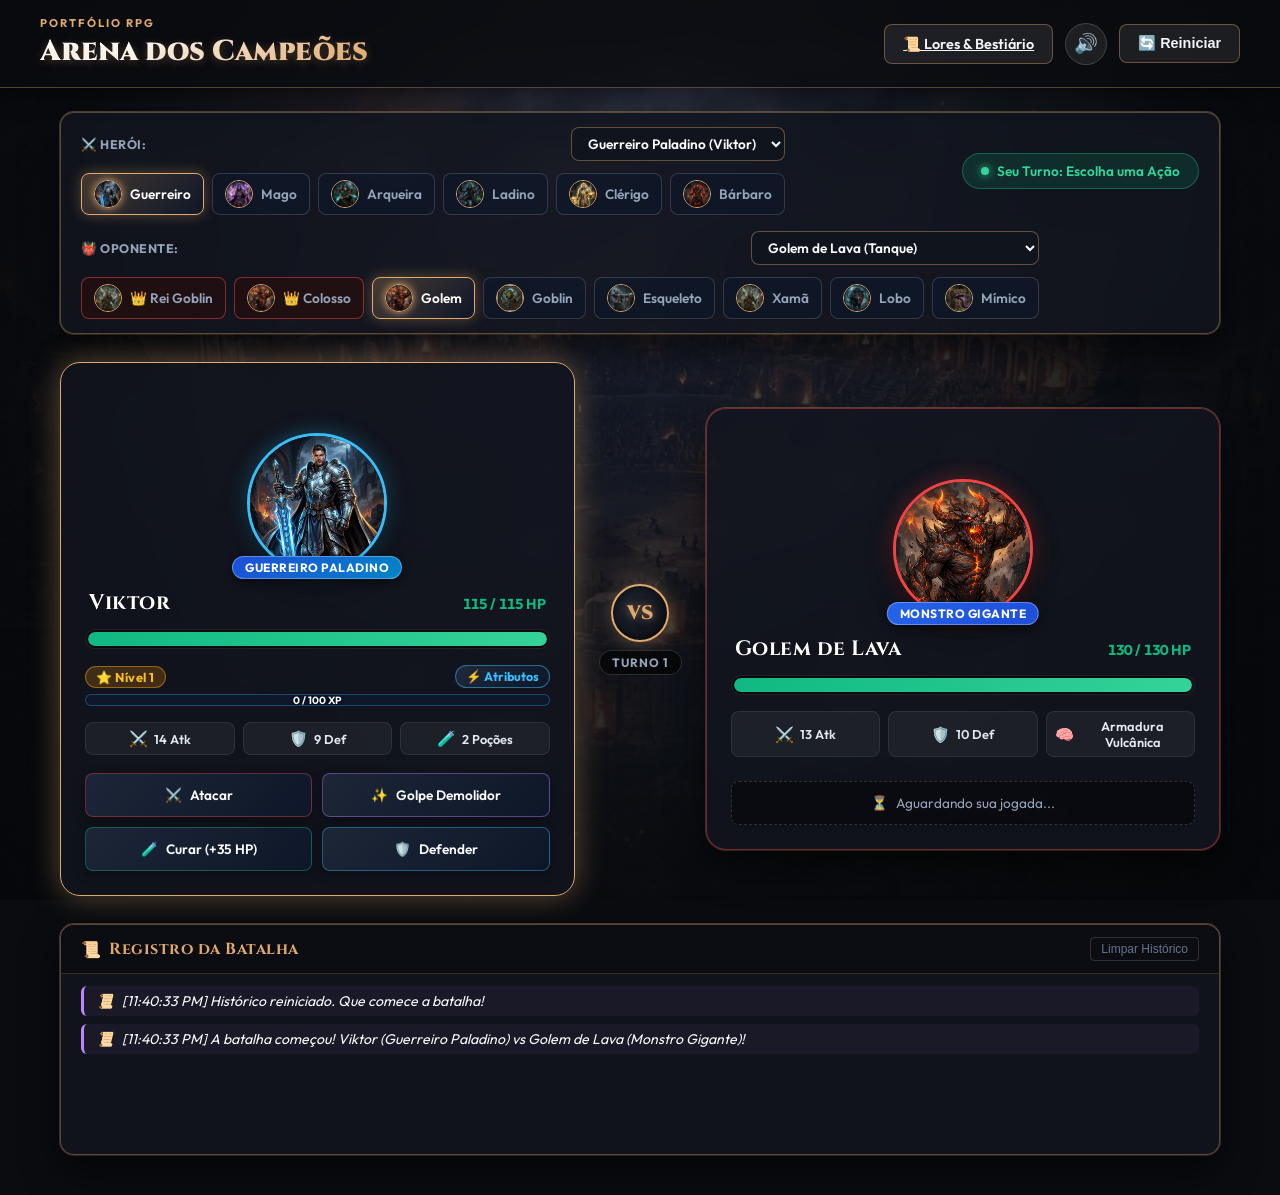
==== commit 679e36ec: "feat: expand combat engine, UI animations, audio fx and balance mechanics" ====
--- a/index.html
+++ b/index.html
@@ -144,6 +144,7 @@
             <article id="char" class="fighter-card hero-card">
                 <div class="card-glow"></div>
                 <div class="floating-damage-container" id="charDamageContainer"></div>
+                <div class="status-effects-bar" id="charStatusBar" aria-label="Efeitos de Estado Ativos"></div>
                 
                 <div class="avatar-wrapper">
                     <img id="charAvatar" src="assets/images/knight.jpg" alt="Avatar do Herói" class="fighter-avatar">
@@ -159,6 +160,21 @@
                     <div class="lifebar-wrapper">
                         <div class="lifebar">
                             <div class="bar" style="width: 100%;"></div>
+                        </div>
+                    </div>
+
+                    <!-- Barra de Progressão de Nível & XP do Herói -->
+                    <div class="hero-progression-panel">
+                        <div class="level-indicator-row">
+                            <span class="level-badge" id="heroLevelBadge">⭐ Nível 1</span>
+                            <button type="button" class="btn-attributes" id="btnOpenAttributes" title="Distribuir Pontos de Atributos">
+                                ⚡ Atributos
+                                <span class="points-badge" id="pointsBadge" style="display:none">+0 pts</span>
+                            </button>
+                        </div>
+                        <div class="xp-bar-wrapper" title="Progresso para o próximo nível">
+                            <div class="xp-bar" id="heroXpBar" style="width: 0%;"></div>
+                            <span class="xp-bar-text" id="heroXpText">0 / 100 XP</span>
                         </div>
                     </div>
 
@@ -209,6 +225,7 @@
             <article id="monster" class="fighter-card monster-card">
                 <div class="card-glow"></div>
                 <div class="floating-damage-container" id="monsterDamageContainer"></div>
+                <div class="status-effects-bar" id="monsterStatusBar" aria-label="Efeitos de Estado do Inimigo"></div>
 
                 <div class="avatar-wrapper">
                     <img id="monsterAvatar" src="assets/images/big_monster.jpg" alt="Avatar do Monstro" class="fighter-avatar">
@@ -283,6 +300,89 @@
         </div>
     </div>
 
+    <!-- Modal de Distribuição de Atributos do Herói -->
+    <div class="modal-backdrop" id="attributeModal">
+        <div class="modal-card attribute-modal-card">
+            <div class="attr-modal-header">
+                <div class="modal-icon">⚡</div>
+                <h2 class="modal-title" id="attrModalHeroName">Aprimorar Atributos</h2>
+                <p class="modal-desc">
+                    Distribua os pontos recebidos ao subir de nível para moldar os pontos fortes do seu herói.
+                </p>
+                <div class="points-available-box">
+                    Pontos Disponíveis: <strong id="attrPointsAvailable">0</strong>
+                </div>
+            </div>
+
+            <div class="attributes-alloc-list">
+                <div class="attr-alloc-item">
+                    <div class="attr-alloc-info">
+                        <span class="attr-alloc-icon">⚔️</span>
+                        <div>
+                            <strong>Força (Ataque Físico)</strong>
+                            <small>+1 de Dano por ponto investido</small>
+                        </div>
+                    </div>
+                    <div class="attr-alloc-controls">
+                        <span class="attr-current-val" id="valStr">+0</span>
+                        <button type="button" class="btn-add-stat" data-stat="str" title="Adicionar Ponto de Força">+</button>
+                    </div>
+                </div>
+
+                <div class="attr-alloc-item">
+                    <div class="attr-alloc-info">
+                        <span class="attr-alloc-icon">🛡️</span>
+                        <div>
+                            <strong>Defesa (Armadura)</strong>
+                            <small>+1 de Redução de Dano por ponto</small>
+                        </div>
+                    </div>
+                    <div class="attr-alloc-controls">
+                        <span class="attr-current-val" id="valDef">+0</span>
+                        <button type="button" class="btn-add-stat" data-stat="def" title="Adicionar Ponto de Defesa">+</button>
+                    </div>
+                </div>
+
+                <div class="attr-alloc-item">
+                    <div class="attr-alloc-info">
+                        <span class="attr-alloc-icon">💚</span>
+                        <div>
+                            <strong>Vitalidade (Vida Máxima)</strong>
+                            <small>+8 de HP Máximo por ponto</small>
+                        </div>
+                    </div>
+                    <div class="attr-alloc-controls">
+                        <span class="attr-current-val" id="valVit">+0</span>
+                        <button type="button" class="btn-add-stat" data-stat="vit" title="Adicionar Ponto de Vitalidade">+</button>
+                    </div>
+                </div>
+
+                <div class="attr-alloc-item">
+                    <div class="attr-alloc-info">
+                        <span class="attr-alloc-icon">🎯</span>
+                        <div>
+                            <strong>Agilidade (Crítico & Esquiva)</strong>
+                            <small>+2% de Chance de Crítico e +2% de Esquiva</small>
+                        </div>
+                    </div>
+                    <div class="attr-alloc-controls">
+                        <span class="attr-current-val" id="valAgi">+0</span>
+                        <button type="button" class="btn-add-stat" data-stat="agi" title="Adicionar Ponto de Agilidade">+</button>
+                    </div>
+                </div>
+            </div>
+
+            <div class="modal-footer-actions">
+                <button type="button" class="btn-secondary" id="btnResetAttributes" title="Devolve todos os pontos já distribuídos deste herói">
+                    🔄 Redistribuir
+                </button>
+                <button type="button" class="btn-primary" id="btnCloseAttributes">
+                    Confirmar & Fechar
+                </button>
+            </div>
+        </div>
+    </div>
+
     <!-- Scripts do Jogo -->
     <script src="assets/js/functions.js"></script>
     <script src="assets/js/script.js"></script>
--- a/assets/css/style.css
+++ b/assets/css/style.css
@@ -982,6 +982,29 @@
     text-shadow: 0 0 10px rgba(56, 189, 248, 0.8), 0 2px 8px #000;
 }
 
+/* Floating Status Damage & Buffs */
+.floating-damage.status-poison {
+    color: #4ade80 !important;
+    text-shadow: 0 0 15px rgba(34, 197, 94, 0.9), 0 2px 10px #000 !important;
+}
+.floating-damage.status-burn {
+    color: #fb923c !important;
+    text-shadow: 0 0 15px rgba(249, 115, 22, 0.9), 0 2px 10px #000 !important;
+}
+.floating-damage.status-bleed {
+    color: #f87171 !important;
+    text-shadow: 0 0 15px rgba(239, 68, 68, 0.9), 0 2px 10px #000 !important;
+}
+.floating-damage.status-holyShield,
+.floating-damage.status-shield {
+    color: #fde047 !important;
+    text-shadow: 0 0 18px rgba(250, 204, 21, 0.95), 0 2px 10px #000 !important;
+}
+.floating-damage.status-stun {
+    color: #7dd3fc !important;
+    text-shadow: 0 0 16px rgba(56, 189, 248, 0.95), 0 2px 10px #000 !important;
+}
+
 @keyframes floatDamageUp {
     0% {
         opacity: 0;
@@ -1002,6 +1025,170 @@
 }
 
 /* ============================================================
+   SISTEMA FORMAL DE EFEITOS DE ESTADO (BUFFS & DEBUFFS VISUAIS)
+   ============================================================ */
+
+.status-effects-bar {
+    display: flex;
+    align-items: center;
+    justify-content: center;
+    gap: 8px;
+    flex-wrap: wrap;
+    min-height: 34px;
+    width: 100%;
+    margin: 2px 0 10px;
+    padding: 2px 6px;
+    transition: all 0.3s ease;
+    z-index: 10;
+}
+
+.status-pill {
+    display: inline-flex;
+    align-items: center;
+    gap: 6px;
+    padding: 5px 11px;
+    border-radius: 20px;
+    font-size: 0.76rem;
+    font-weight: 700;
+    letter-spacing: 0.3px;
+    backdrop-filter: blur(10px);
+    border: 1px solid rgba(255, 255, 255, 0.15);
+    box-shadow: 0 4px 14px rgba(0, 0, 0, 0.5);
+    animation: statusPopIn 0.35s cubic-bezier(0.34, 1.56, 0.64, 1);
+    cursor: help;
+    user-select: none;
+    transition: transform 0.2s cubic-bezier(0.34, 1.56, 0.64, 1), box-shadow 0.2s ease;
+    position: relative;
+}
+
+.status-pill:hover {
+    transform: translateY(-2px) scale(1.08);
+}
+
+.status-pill .status-icon {
+    font-size: 0.95rem;
+    line-height: 1;
+    display: inline-block;
+    filter: drop-shadow(0 0 5px currentColor);
+}
+
+.status-pill .status-name {
+    font-family: var(--font-body);
+    font-size: 0.74rem;
+    font-weight: 700;
+}
+
+.status-pill .status-duration-badge {
+    background: rgba(0, 0, 0, 0.65);
+    border-radius: 12px;
+    padding: 1px 6px;
+    font-size: 0.68rem;
+    font-weight: 800;
+    border: 1px solid rgba(255, 255, 255, 0.2);
+    font-variant-numeric: tabular-nums;
+}
+
+/* 1. Veneno (Verde Tóxico) */
+.status-pill.status-poison {
+    background: linear-gradient(135deg, rgba(20, 83, 45, 0.9), rgba(5, 46, 22, 0.95));
+    border-color: #22c55e;
+    color: #86efac;
+    box-shadow: 0 0 14px rgba(34, 197, 94, 0.45);
+}
+.status-pill.status-poison .status-duration-badge {
+    color: #4ade80;
+    border-color: rgba(74, 222, 128, 0.5);
+}
+
+/* 2. Queimadura (Fogo Incandescente) */
+.status-pill.status-burn {
+    background: linear-gradient(135deg, rgba(154, 52, 18, 0.9), rgba(67, 20, 7, 0.95));
+    border-color: #f97316;
+    color: #fdba74;
+    box-shadow: 0 0 14px rgba(249, 115, 22, 0.5);
+}
+.status-pill.status-burn .status-duration-badge {
+    color: #fb923c;
+    border-color: rgba(251, 146, 60, 0.5);
+}
+
+/* 3. Sangramento (Vermelho Escarlate) */
+.status-pill.status-bleed {
+    background: linear-gradient(135deg, rgba(153, 27, 27, 0.9), rgba(69, 10, 10, 0.95));
+    border-color: #ef4444;
+    color: #fca5a5;
+    box-shadow: 0 0 14px rgba(239, 68, 68, 0.5);
+}
+.status-pill.status-bleed .status-duration-badge {
+    color: #f87171;
+    border-color: rgba(248, 113, 113, 0.5);
+}
+
+/* 4. Escudo Sagrado (Dourado Resplandecente) */
+.status-pill.status-holyShield {
+    background: linear-gradient(135deg, rgba(161, 98, 7, 0.9), rgba(66, 32, 6, 0.95));
+    border-color: #facc15;
+    color: #fef08a;
+    box-shadow: 0 0 18px rgba(250, 204, 21, 0.6);
+}
+.status-pill.status-holyShield .status-duration-badge {
+    color: #fde047;
+    border-color: rgba(253, 224, 71, 0.5);
+}
+
+/* 5. Atordoamento (Ciano Relâmpago) */
+.status-pill.status-stun {
+    background: linear-gradient(135deg, rgba(3, 105, 161, 0.9), rgba(8, 47, 73, 0.95));
+    border-color: #38bdf8;
+    color: #bae6fd;
+    box-shadow: 0 0 16px rgba(56, 189, 248, 0.55);
+    animation: statusPopIn 0.35s cubic-bezier(0.34, 1.56, 0.64, 1), stunPulse 1.2s infinite alternate ease-in-out;
+}
+.status-pill.status-stun .status-duration-badge {
+    color: #7dd3fc;
+    border-color: rgba(125, 211, 252, 0.5);
+}
+
+@keyframes stunPulse {
+    from { filter: brightness(1); }
+    to { filter: brightness(1.35); }
+}
+
+@keyframes statusPopIn {
+    0% { transform: scale(0.6); opacity: 0; }
+    70% { transform: scale(1.12); opacity: 1; }
+    100% { transform: scale(1); opacity: 1; }
+}
+
+/* Auras Visuais nos Cards de Lutadores */
+.fighter-card.card-poison-aura {
+    border-color: rgba(34, 197, 94, 0.6) !important;
+    box-shadow: 0 0 25px rgba(34, 197, 94, 0.4) !important;
+}
+.fighter-card.card-burn-aura {
+    border-color: rgba(249, 115, 22, 0.65) !important;
+    box-shadow: 0 0 25px rgba(249, 115, 22, 0.45) !important;
+}
+.fighter-card.card-bleed-aura {
+    border-color: rgba(239, 68, 68, 0.65) !important;
+    box-shadow: 0 0 25px rgba(239, 68, 68, 0.45) !important;
+}
+.fighter-card.card-shield-aura {
+    border-color: var(--border-gold-bright) !important;
+    box-shadow: 0 0 32px rgba(250, 204, 21, 0.55) !important;
+}
+.fighter-card.card-stun-aura {
+    border-color: rgba(56, 189, 248, 0.65) !important;
+    box-shadow: 0 0 28px rgba(56, 189, 248, 0.5) !important;
+    animation: stunSway 1.2s infinite alternate ease-in-out;
+}
+
+@keyframes stunSway {
+    from { transform: rotate(-0.8deg); }
+    to { transform: rotate(0.8deg); }
+}
+
+/* ============================================================
    LOG DE COMBATE ESTILIZADO
    ============================================================ */
 
@@ -1267,4 +1454,232 @@
     .game-title {
         font-size: 1.5rem;
     }
+}
+
+/* ============================================================
+   SISTEMA DE PROGRESSÃO: NÍVEL, BARRA DE XP E ATRIBUTOS
+   ============================================================ */
+
+.hero-progression-panel {
+    width: 100%;
+    display: flex;
+    flex-direction: column;
+    gap: 6px;
+    margin-top: 4px;
+}
+
+.level-indicator-row {
+    display: flex;
+    justify-content: space-between;
+    align-items: center;
+}
+
+.level-badge {
+    background: linear-gradient(135deg, rgba(245, 158, 11, 0.2), rgba(217, 119, 6, 0.25));
+    border: 1px solid rgba(245, 158, 11, 0.5);
+    color: #fbbf24;
+    font-size: 0.8rem;
+    font-weight: 700;
+    padding: 2px 10px;
+    border-radius: 20px;
+    letter-spacing: 0.5px;
+    display: flex;
+    align-items: center;
+    gap: 4px;
+}
+
+.btn-attributes {
+    background: linear-gradient(135deg, #1e293b, #0f172a);
+    border: 1px solid rgba(56, 189, 248, 0.5);
+    color: #38bdf8;
+    font-family: var(--font-body);
+    font-size: 0.78rem;
+    font-weight: 700;
+    padding: 3px 10px;
+    border-radius: 20px;
+    cursor: pointer;
+    display: flex;
+    align-items: center;
+    gap: 6px;
+    transition: var(--transition);
+}
+
+.btn-attributes:hover {
+    background: rgba(56, 189, 248, 0.2);
+    border-color: #38bdf8;
+    box-shadow: 0 0 12px rgba(56, 189, 248, 0.4);
+    transform: translateY(-1px);
+}
+
+.points-badge {
+    background: #ef4444;
+    color: #fff;
+    font-size: 0.7rem;
+    font-weight: 800;
+    padding: 1px 6px;
+    border-radius: 10px;
+    animation: pulseBadge 1.2s infinite;
+}
+
+@keyframes pulseBadge {
+    0%, 100% { transform: scale(1); box-shadow: 0 0 4px #ef4444; }
+    50% { transform: scale(1.15); box-shadow: 0 0 10px #ef4444; }
+}
+
+.xp-bar-wrapper {
+    position: relative;
+    width: 100%;
+    height: 12px;
+    background: #0f172a;
+    border-radius: 10px;
+    border: 1px solid rgba(56, 189, 248, 0.3);
+    overflow: hidden;
+}
+
+.xp-bar {
+    height: 100%;
+    background: linear-gradient(90deg, #0284c7 0%, #38bdf8 100%);
+    border-radius: 10px;
+    transition: width 0.5s ease-out;
+    box-shadow: 0 0 8px rgba(56, 189, 248, 0.5);
+}
+
+.xp-bar-text {
+    position: absolute;
+    top: 50%;
+    left: 50%;
+    transform: translate(-50%, -50%);
+    font-size: 0.65rem;
+    font-weight: 700;
+    color: #f8fafc;
+    text-shadow: 0 1px 3px rgba(0, 0, 0, 0.9);
+    pointer-events: none;
+    white-space: nowrap;
+}
+
+/* Modal de Atributos */
+.attribute-modal-card {
+    max-width: 480px;
+    padding: 28px 24px;
+}
+
+.attr-modal-header {
+    text-align: center;
+    margin-bottom: 20px;
+}
+
+.points-available-box {
+    margin-top: 10px;
+    display: inline-block;
+    background: rgba(245, 158, 11, 0.15);
+    border: 1px solid #f59e0b;
+    color: #fbbf24;
+    padding: 6px 16px;
+    border-radius: 20px;
+    font-size: 0.9rem;
+    font-weight: 600;
+}
+
+.points-available-box strong {
+    font-size: 1.15rem;
+    color: #fff;
+    margin-right: 2px;
+}
+
+.attributes-alloc-list {
+    display: flex;
+    flex-direction: column;
+    gap: 12px;
+    margin-bottom: 24px;
+}
+
+.attr-alloc-item {
+    display: flex;
+    justify-content: space-between;
+    align-items: center;
+    background: rgba(255, 255, 255, 0.04);
+    border: 1px solid rgba(255, 255, 255, 0.08);
+    border-radius: var(--radius-sm);
+    padding: 10px 14px;
+    transition: var(--transition);
+}
+
+.attr-alloc-item:hover {
+    background: rgba(255, 255, 255, 0.08);
+    border-color: rgba(224, 169, 109, 0.3);
+}
+
+.attr-alloc-info {
+    display: flex;
+    align-items: center;
+    gap: 12px;
+    text-align: left;
+}
+
+.attr-alloc-icon {
+    font-size: 1.4rem;
+}
+
+.attr-alloc-info strong {
+    display: block;
+    font-size: 0.92rem;
+    color: #fff;
+}
+
+.attr-alloc-info small {
+    display: block;
+    font-size: 0.78rem;
+    color: var(--text-secondary);
+}
+
+.attr-alloc-controls {
+    display: flex;
+    align-items: center;
+    gap: 12px;
+}
+
+.attr-current-val {
+    font-family: var(--font-heading);
+    font-size: 1.1rem;
+    font-weight: 700;
+    color: #38bdf8;
+    min-width: 32px;
+    text-align: right;
+}
+
+.btn-add-stat {
+    width: 32px;
+    height: 32px;
+    border-radius: 50%;
+    background: linear-gradient(135deg, #d4af37, #b8860b);
+    border: none;
+    color: #000;
+    font-weight: 900;
+    font-size: 1.2rem;
+    cursor: pointer;
+    display: flex;
+    align-items: center;
+    justify-content: center;
+    transition: var(--transition);
+    box-shadow: 0 2px 8px rgba(212, 175, 55, 0.3);
+}
+
+.btn-add-stat:hover:not(:disabled) {
+    background: linear-gradient(135deg, #f59e0b, #d97706);
+    transform: scale(1.1);
+    box-shadow: 0 0 12px rgba(245, 158, 11, 0.6);
+}
+
+.btn-add-stat:disabled {
+    opacity: 0.3;
+    cursor: not-allowed;
+    filter: grayscale(1);
+    box-shadow: none;
+}
+
+.modal-footer-actions {
+    display: flex;
+    justify-content: space-between;
+    align-items: center;
+    gap: 12px;
 }
